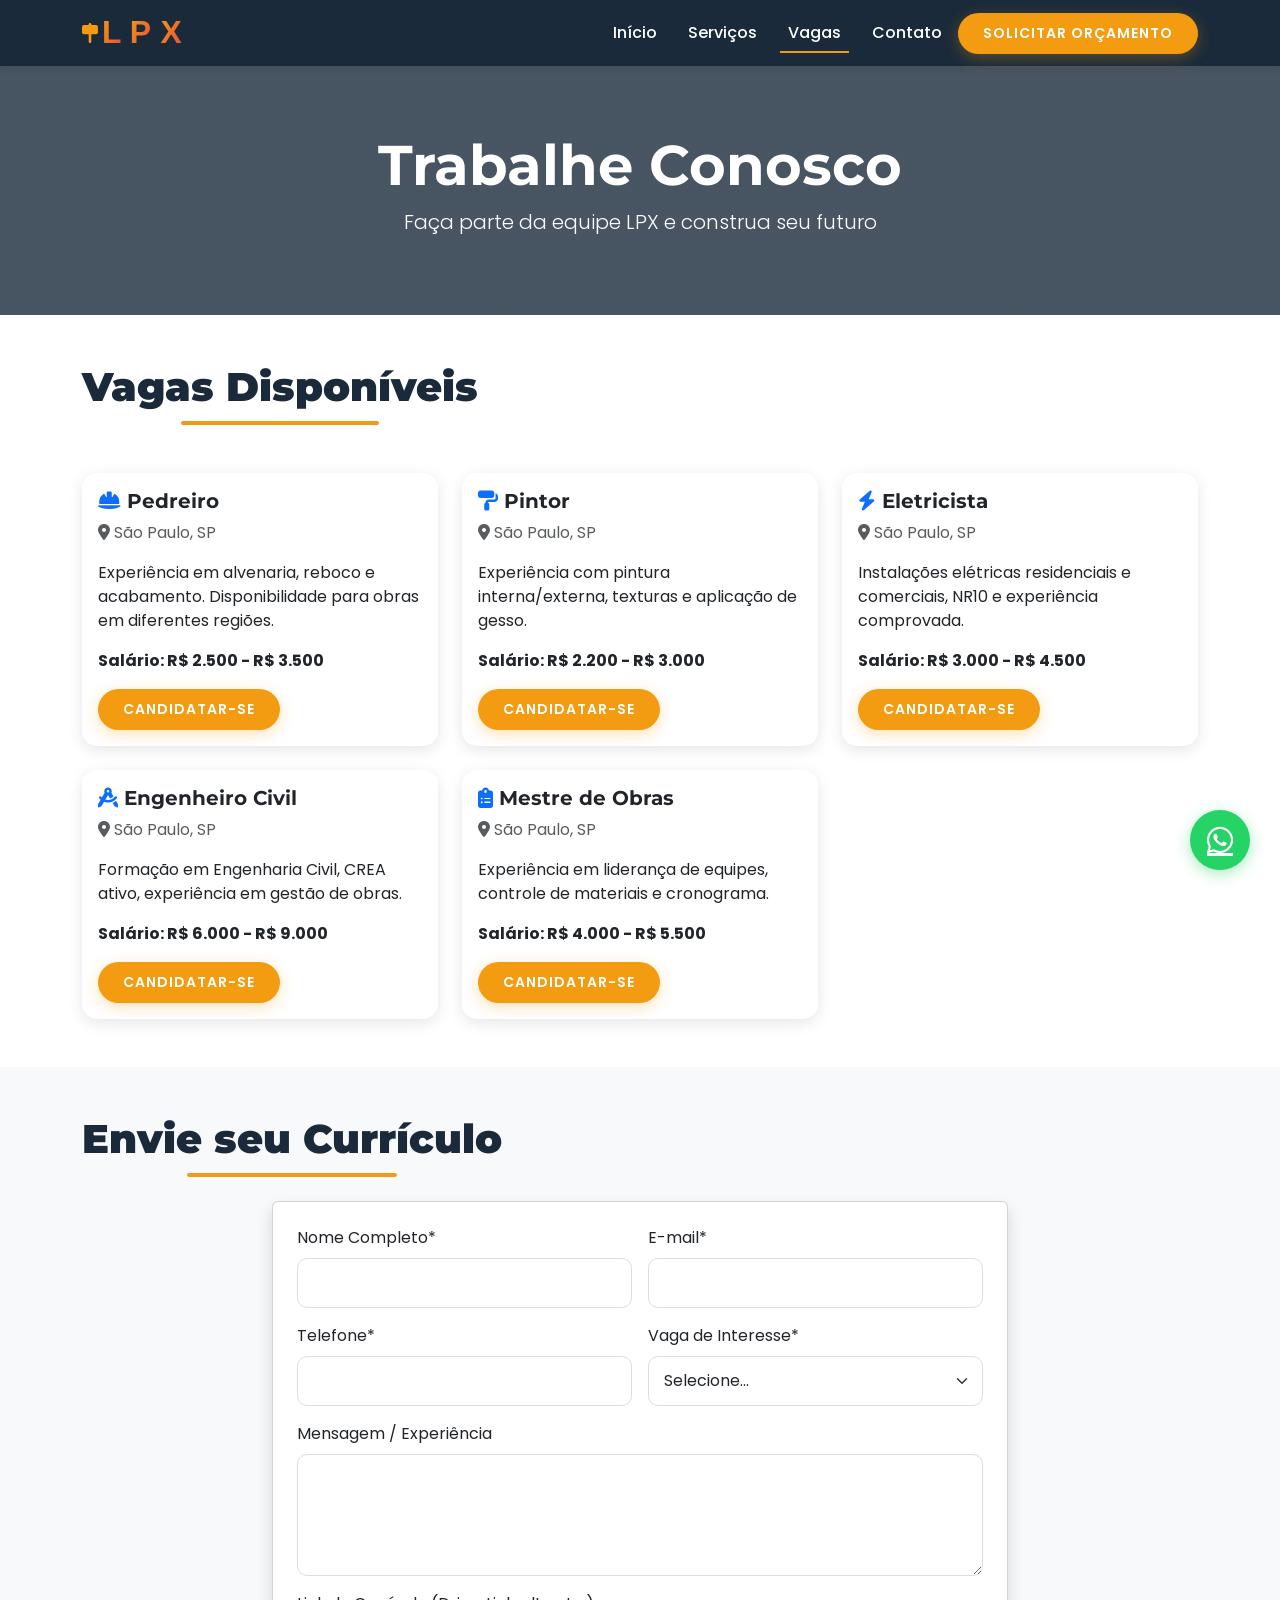
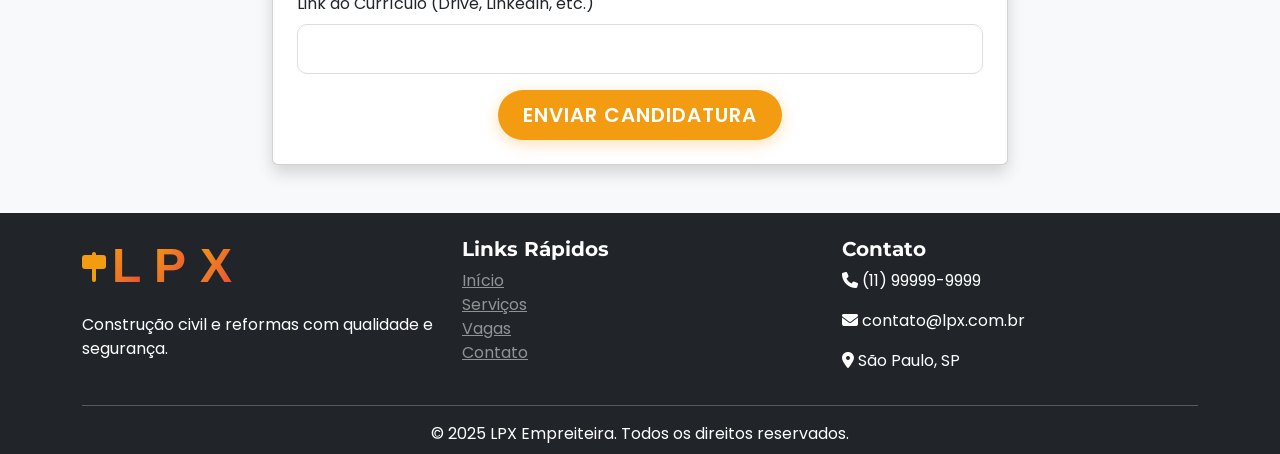
==== carreiras.html @ 0bb0ad88 "Add files via upload" ====
<!DOCTYPE html>
<html lang="pt-BR">
<head>
    <meta charset="UTF-8">
    <meta name="viewport" content="width=device-width, initial-scale=1.0">
    <title>Vagas – Trabalhe Conosco | LPX Empreiteira</title>
    
    <link href="https://cdn.jsdelivr.net/npm/bootstrap@5.3.0/dist/css/bootstrap.min.css" rel="stylesheet">
    <link rel="stylesheet" href="https://cdnjs.cloudflare.com/ajax/libs/animate.css/4.1.1/animate.min.css"/>
    <link rel="stylesheet" href="https://unpkg.com/aos@2.3.1/dist/aos.css"/>
    <link rel="stylesheet" href="https://cdnjs.cloudflare.com/ajax/libs/font-awesome/6.4.0/css/all.min.css"/>
    <link href="https://fonts.googleapis.com/css2?family=Poppins:wght@300;400;600;700;900&family=Montserrat:wght@400;700;900&display=swap" rel="stylesheet">
    <link rel="stylesheet" href="css/style.css">
</head>
<body>

    <!-- NAVBAR -->
    <nav class="navbar navbar-expand-lg navbar-dark fixed-top">
        <div class="container">
            <a class="navbar-brand d-flex align-items-center" href="index.html">
                <img src="assets/logo.svg" alt="LPX Logo" class="logo-img animate__animated animate__pulse animate__infinite">
            </a>
            <button class="navbar-toggler" type="button" data-bs-toggle="collapse" data-bs-target="#navbarNav">
                <span class="navbar-toggler-icon"></span>
            </button>
            <div class="collapse navbar-collapse" id="navbarNav">
                <ul class="navbar-nav ms-auto">
                    <li class="nav-item"><a class="nav-link" href="index.html">Início</a></li>
                    <li class="nav-item"><a class="nav-link" href="servicos.html">Serviços</a></li>
                    <li class="nav-item"><a class="nav-link active" href="carreiras.html">Vagas</a></li>
                    <li class="nav-item"><a class="nav-link" href="contato.html">Contato</a></li>
                    <li class="nav-item ms-2">
                        <a href="servicos.html#orcamento" class="btn btn-custom btn-sm">Solicitar Orçamento</a>
                    </li>
                </ul>
            </div>
        </div>
    </nav>

    <!-- HEADER DA PÁGINA -->
    <header class="page-header text-white text-center d-flex align-items-center">
        <div class="container">
            <h1 class="display-4 fw-bold animate__animated animate__fadeInDown">Trabalhe Conosco</h1>
            <p class="lead animate__animated animate__fadeInUp">Faça parte da equipe LPX e construa seu futuro</p>
        </div>
    </header>

    <!-- LISTA DE VAGAS -->
    <section class="py-5">
        <div class="container">
            <h2 class="section-title text-center mb-5" data-aos="fade-up">Vagas Disponíveis</h2>
            <div class="row g-4">
                <div class="col-md-6 col-lg-4" data-aos="fade-up" data-aos-delay="100">
                    <div class="card job-card h-100">
                        <div class="card-body">
                            <h5 class="card-title"><i class="fas fa-hard-hat text-primary"></i> Pedreiro</h5>
                            <p class="text-muted"><i class="fas fa-map-marker-alt"></i> São Paulo, SP</p>
                            <p class="card-text">Experiência em alvenaria, reboco e acabamento. Disponibilidade para obras em diferentes regiões.</p>
                            <p class="fw-bold">Salário: R$ 2.500 - R$ 3.500</p>
                            <button class="btn btn-custom btn-sm" onclick="preencherVaga('Pedreiro')">Candidatar-se</button>
                        </div>
                    </div>
                </div>
                <div class="col-md-6 col-lg-4" data-aos="fade-up" data-aos-delay="200">
                    <div class="card job-card h-100">
                        <div class="card-body">
                            <h5 class="card-title"><i class="fas fa-paint-roller text-primary"></i> Pintor</h5>
                            <p class="text-muted"><i class="fas fa-map-marker-alt"></i> São Paulo, SP</p>
                            <p class="card-text">Experiência com pintura interna/externa, texturas e aplicação de gesso.</p>
                            <p class="fw-bold">Salário: R$ 2.200 - R$ 3.000</p>
                            <button class="btn btn-custom btn-sm" onclick="preencherVaga('Pintor')">Candidatar-se</button>
                        </div>
                    </div>
                </div>
                <div class="col-md-6 col-lg-4" data-aos="fade-up" data-aos-delay="300">
                    <div class="card job-card h-100">
                        <div class="card-body">
                            <h5 class="card-title"><i class="fas fa-bolt text-primary"></i> Eletricista</h5>
                            <p class="text-muted"><i class="fas fa-map-marker-alt"></i> São Paulo, SP</p>
                            <p class="card-text">Instalações elétricas residenciais e comerciais, NR10 e experiência comprovada.</p>
                            <p class="fw-bold">Salário: R$ 3.000 - R$ 4.500</p>
                            <button class="btn btn-custom btn-sm" onclick="preencherVaga('Eletricista')">Candidatar-se</button>
                        </div>
                    </div>
                </div>
                <div class="col-md-6 col-lg-4" data-aos="fade-up" data-aos-delay="100">
                    <div class="card job-card h-100">
                        <div class="card-body">
                            <h5 class="card-title"><i class="fas fa-drafting-compass text-primary"></i> Engenheiro Civil</h5>
                            <p class="text-muted"><i class="fas fa-map-marker-alt"></i> São Paulo, SP</p>
                            <p class="card-text">Formação em Engenharia Civil, CREA ativo, experiência em gestão de obras.</p>
                            <p class="fw-bold">Salário: R$ 6.000 - R$ 9.000</p>
                            <button class="btn btn-custom btn-sm" onclick="preencherVaga('Engenheiro Civil')">Candidatar-se</button>
                        </div>
                    </div>
                </div>
                <div class="col-md-6 col-lg-4" data-aos="fade-up" data-aos-delay="200">
                    <div class="card job-card h-100">
                        <div class="card-body">
                            <h5 class="card-title"><i class="fas fa-clipboard-list text-primary"></i> Mestre de Obras</h5>
                            <p class="text-muted"><i class="fas fa-map-marker-alt"></i> São Paulo, SP</p>
                            <p class="card-text">Experiência em liderança de equipes, controle de materiais e cronograma.</p>
                            <p class="fw-bold">Salário: R$ 4.000 - R$ 5.500</p>
                            <button class="btn btn-custom btn-sm" onclick="preencherVaga('Mestre de Obras')">Candidatar-se</button>
                        </div>
                    </div>
                </div>
            </div>
        </div>
    </section>

    <!-- FORMULÁRIO DE CANDIDATURA -->
    <section id="candidatura" class="py-5 bg-light">
        <div class="container">
            <h2 class="section-title text-center mb-4" data-aos="fade-up">Envie seu Currículo</h2>
            <div class="row justify-content-center">
                <div class="col-lg-8" data-aos="fade-up">
                    <form id="formCandidatura" class="card p-4 shadow">
                        <div class="row g-3">
                            <div class="col-md-6">
                                <label class="form-label">Nome Completo*</label>
                                <input type="text" class="form-control" id="candNome" required>
                            </div>
                            <div class="col-md-6">
                                <label class="form-label">E-mail*</label>
                                <input type="email" class="form-control" id="candEmail" required>
                            </div>
                            <div class="col-md-6">
                                <label class="form-label">Telefone*</label>
                                <input type="tel" class="form-control" id="candTelefone" required>
                            </div>
                            <div class="col-md-6">
                                <label class="form-label">Vaga de Interesse*</label>
                                <select class="form-select" id="candVaga" required>
                                    <option value="">Selecione...</option>
                                    <option>Pedreiro</option>
                                    <option>Pintor</option>
                                    <option>Eletricista</option>
                                    <option>Engenheiro Civil</option>
                                    <option>Mestre de Obras</option>
                                    <option>Outra</option>
                                </select>
                            </div>
                            <div class="col-12">
                                <label class="form-label">Mensagem / Experiência</label>
                                <textarea class="form-control" id="candMensagem" rows="4"></textarea>
                            </div>
                            <div class="col-12">
                                <label class="form-label">Link do Currículo (Drive, LinkedIn, etc.)</label>
                                <input type="url" class="form-control" id="candCurriculo">
                            </div>
                            <div class="col-12 text-center">
                                <button type="submit" class="btn btn-custom btn-lg">Enviar Candidatura</button>
                            </div>
                        </div>
                    </form>
                </div>
            </div>
        </div>
    </section>

    <!-- FOOTER -->
    <footer class="bg-dark text-white pt-4 pb-2">
        <div class="container">
            <div class="row">
                <div class="col-md-4">
                    <img src="assets/logo.svg" alt="LPX" class="logo-footer mb-3">
                    <p>Construção civil e reformas com qualidade e segurança.</p>
                </div>
                <div class="col-md-4">
                    <h5>Links Rápidos</h5>
                    <ul class="list-unstyled">
                        <li><a href="index.html" class="text-white-50">Início</a></li>
                        <li><a href="servicos.html" class="text-white-50">Serviços</a></li>
                        <li><a href="carreiras.html" class="text-white-50">Vagas</a></li>
                        <li><a href="contato.html" class="text-white-50">Contato</a></li>
                    </ul>
                </div>
                <div class="col-md-4">
                    <h5>Contato</h5>
                    <p><i class="fas fa-phone"></i> (11) 99999-9999</p>
                    <p><i class="fas fa-envelope"></i> contato@lpx.com.br</p>
                    <p><i class="fas fa-map-marker-alt"></i> São Paulo, SP</p>
                </div>
            </div>
            <hr class="bg-light">
            <p class="text-center mb-0">© 2025 LPX Empreiteira. Todos os direitos reservados.</p>
        </div>
    </footer>

    <a href="https://wa.me/5511999999999?text=Olá! Gostaria de um orçamento." class="whatsapp-float" target="_blank">
        <i class="fab fa-whatsapp"></i>
    </a>

    <script src="https://cdn.jsdelivr.net/npm/bootstrap@5.3.0/dist/js/bootstrap.bundle.min.js"></script>
    <script src="https://unpkg.com/aos@2.3.1/dist/aos.js"></script>
    <script src="js/main.js"></script>
</body>
</html>
---- css/style.css ----
/* ===== VARIÁVEIS ===== */
:root {
    --primary: #1a2a3a;
    --secondary: #f39c12;
    --accent: #e74c3c;
    --light: #f8f9fa;
    --dark: #212529;
    --font-title: 'Montserrat', sans-serif;
    --font-body: 'Poppins', sans-serif;
}

/* ===== GERAL ===== */
body {
    font-family: var(--font-body);
    color: #333;
    padding-top: 70px;
    overflow-x: hidden;
}

h1, h2, h3, h4, h5, h6 {
    font-family: var(--font-title);
    font-weight: 700;
}

/* ===== NAVBAR ===== */
.navbar {
    background-color: var(--primary) !important;
    transition: all 0.3s ease;
    box-shadow: 0 2px 10px rgba(0,0,0,0.1);
}

.navbar-brand .logo-img {
    height: 40px;
    width: auto;
    transition: transform 0.3s ease;
}

.navbar-brand .logo-img:hover {
    transform: scale(1.1);
}

.navbar-nav .nav-link {
    color: #fff !important;
    font-weight: 500;
    margin-left: 15px;
    position: relative;
    transition: color 0.3s ease;
}

.navbar-nav .nav-link::after {
    content: '';
    position: absolute;
    bottom: 0;
    left: 0;
    width: 0;
    height: 2px;
    background-color: var(--secondary);
    transition: width 0.3s ease;
}

.navbar-nav .nav-link:hover::after,
.navbar-nav .nav-link.active::after {
    width: 100%;
}

.navbar-nav .nav-link:hover {
    color: var(--secondary) !important;
}

/* ===== BOTÕES CUSTOM ===== */
.btn-custom {
    background-color: var(--secondary);
    color: #fff;
    border: none;
    padding: 10px 25px;
    font-weight: 600;
    border-radius: 50px;
    transition: all 0.3s ease;
    text-transform: uppercase;
    letter-spacing: 1px;
    box-shadow: 0 4px 15px rgba(243, 156, 18, 0.3);
    position: relative;
    overflow: hidden;
}

.btn-custom:hover {
    background-color: var(--accent);
    color: #fff;
    transform: translateY(-3px);
    box-shadow: 0 8px 25px rgba(231, 76, 60, 0.4);
}

.btn-custom:active {
    transform: translateY(0);
    box-shadow: 0 2px 10px rgba(231, 76, 60, 0.4);
}

.btn-custom::before {
    content: '';
    position: absolute;
    top: 0;
    left: -100%;
    width: 100%;
    height: 100%;
    background: linear-gradient(120deg, transparent, rgba(255,255,255,0.3), transparent);
    transition: left 0.5s ease;
}

.btn-custom:hover::before {
    left: 100%;
}

.btn-outline-light {
    border-radius: 50px;
    padding: 10px 25px;
    font-weight: 600;
    text-transform: uppercase;
    letter-spacing: 1px;
    transition: all 0.3s ease;
}

.btn-outline-light:hover {
    background-color: #fff;
    color: var(--primary);
    transform: translateY(-3px);
    box-shadow: 0 8px 25px rgba(0,0,0,0.2);
}

/* ===== HERO ===== */
.hero {
    background: linear-gradient(rgba(26,42,58,0.7), rgba(26,42,58,0.7)), url('https://picsum.photos/1920/1080?random=8') center/cover no-repeat;
    min-height: 80vh;
    margin-top: -70px;
    padding-top: 70px;
    display: flex;
    align-items: center;
}

.text-highlight {
    color: var(--secondary);
    text-shadow: 0 0 10px rgba(243,156,18,0.5);
}

/* ===== SECTION TITLE ===== */
.section-title {
    font-size: 2.5rem;
    font-weight: 900;
    color: var(--primary);
    margin-bottom: 1rem;
    position: relative;
    display: inline-block;
}

.section-title::after {
    content: '';
    display: block;
    width: 50%;
    height: 4px;
    background: var(--secondary);
    margin: 10px auto 0;
    border-radius: 2px;
}

/* ===== CARDS ===== */
.service-card, .service-detail-card, .job-card, .testimonial-card, .contact-card {
    border: none;
    border-radius: 15px;
    transition: all 0.3s ease;
    box-shadow: 0 4px 15px rgba(0,0,0,0.1);
    overflow: hidden;
}

.service-card:hover, .service-detail-card:hover, .job-card:hover, .testimonial-card:hover, .contact-card:hover {
    transform: translateY(-10px);
    box-shadow: 0 15px 30px rgba(0,0,0,0.2);
}

.service-card i, .service-detail-card i, .job-card i {
    transition: transform 0.3s ease;
}

.service-card:hover i, .service-detail-card:hover i, .job-card:hover i {
    transform: scale(1.2) rotate(5deg);
}

/* ===== PAGE HEADER ===== */
.page-header {
    background: linear-gradient(rgba(26,42,58,0.8), rgba(26,42,58,0.8)), url('https://picsum.photos/1920/400?random=9') center/cover no-repeat;
    min-height: 35vh;
    margin-top: -70px;
    padding-top: 70px;
    display: flex;
    align-items: center;
}

/* ===== FORMULÁRIOS ===== */
.form-control, .form-select {
    border-radius: 10px;
    padding: 12px 15px;
    border: 1px solid #ddd;
    transition: all 0.3s ease;
}

.form-control:focus, .form-select:focus {
    border-color: var(--secondary);
    box-shadow: 0 0 0 0.25rem rgba(243,156,18,0.25);
}

/* ===== WHATSAPP FLOAT ===== */
.whatsapp-float {
    position: fixed;
    bottom: 30px;
    right: 30px;
    width: 60px;
    height: 60px;
    background-color: #25d366;
    color: #fff;
    border-radius: 50%;
    display: flex;
    align-items: center;
    justify-content: center;
    font-size: 30px;
    box-shadow: 0 4px 15px rgba(37,211,102,0.4);
    transition: all 0.3s ease;
    z-index: 1000;
    animation: pulse 2s infinite;
}

.whatsapp-float:hover {
    transform: scale(1.1);
    color: #fff;
    box-shadow: 0 8px 25px rgba(37,211,102,0.6);
}

@keyframes pulse {
    0% { box-shadow: 0 0 0 0 rgba(37,211,102,0.6); }
    70% { box-shadow: 0 0 0 15px rgba(37,211,102,0); }
    100% { box-shadow: 0 0 0 0 rgba(37,211,102,0); }
}

/* ===== ANIMAÇÕES ===== */
.logo-img {
    animation: float 3s ease-in-out infinite;
}

@keyframes float {
    0%, 100% { transform: translateY(0); }
    50% { transform: translateY(-5px); }
}

/* ===== TABELAS ADMIN ===== */
.table th {
    background-color: var(--primary);
    color: #fff;
}

.table-striped tbody tr:nth-of-type(odd) {
    background-color: rgba(0,0,0,0.02);
}

/* ===== RESPONSIVIDADE ===== */
@media (max-width: 768px) {
    .section-title {
        font-size: 2rem;
    }
    .hero h1 {
        font-size: 2.5rem;
    }
    .navbar-nav .nav-link {
        margin-left: 0;
        padding: 10px 0;
    }
}
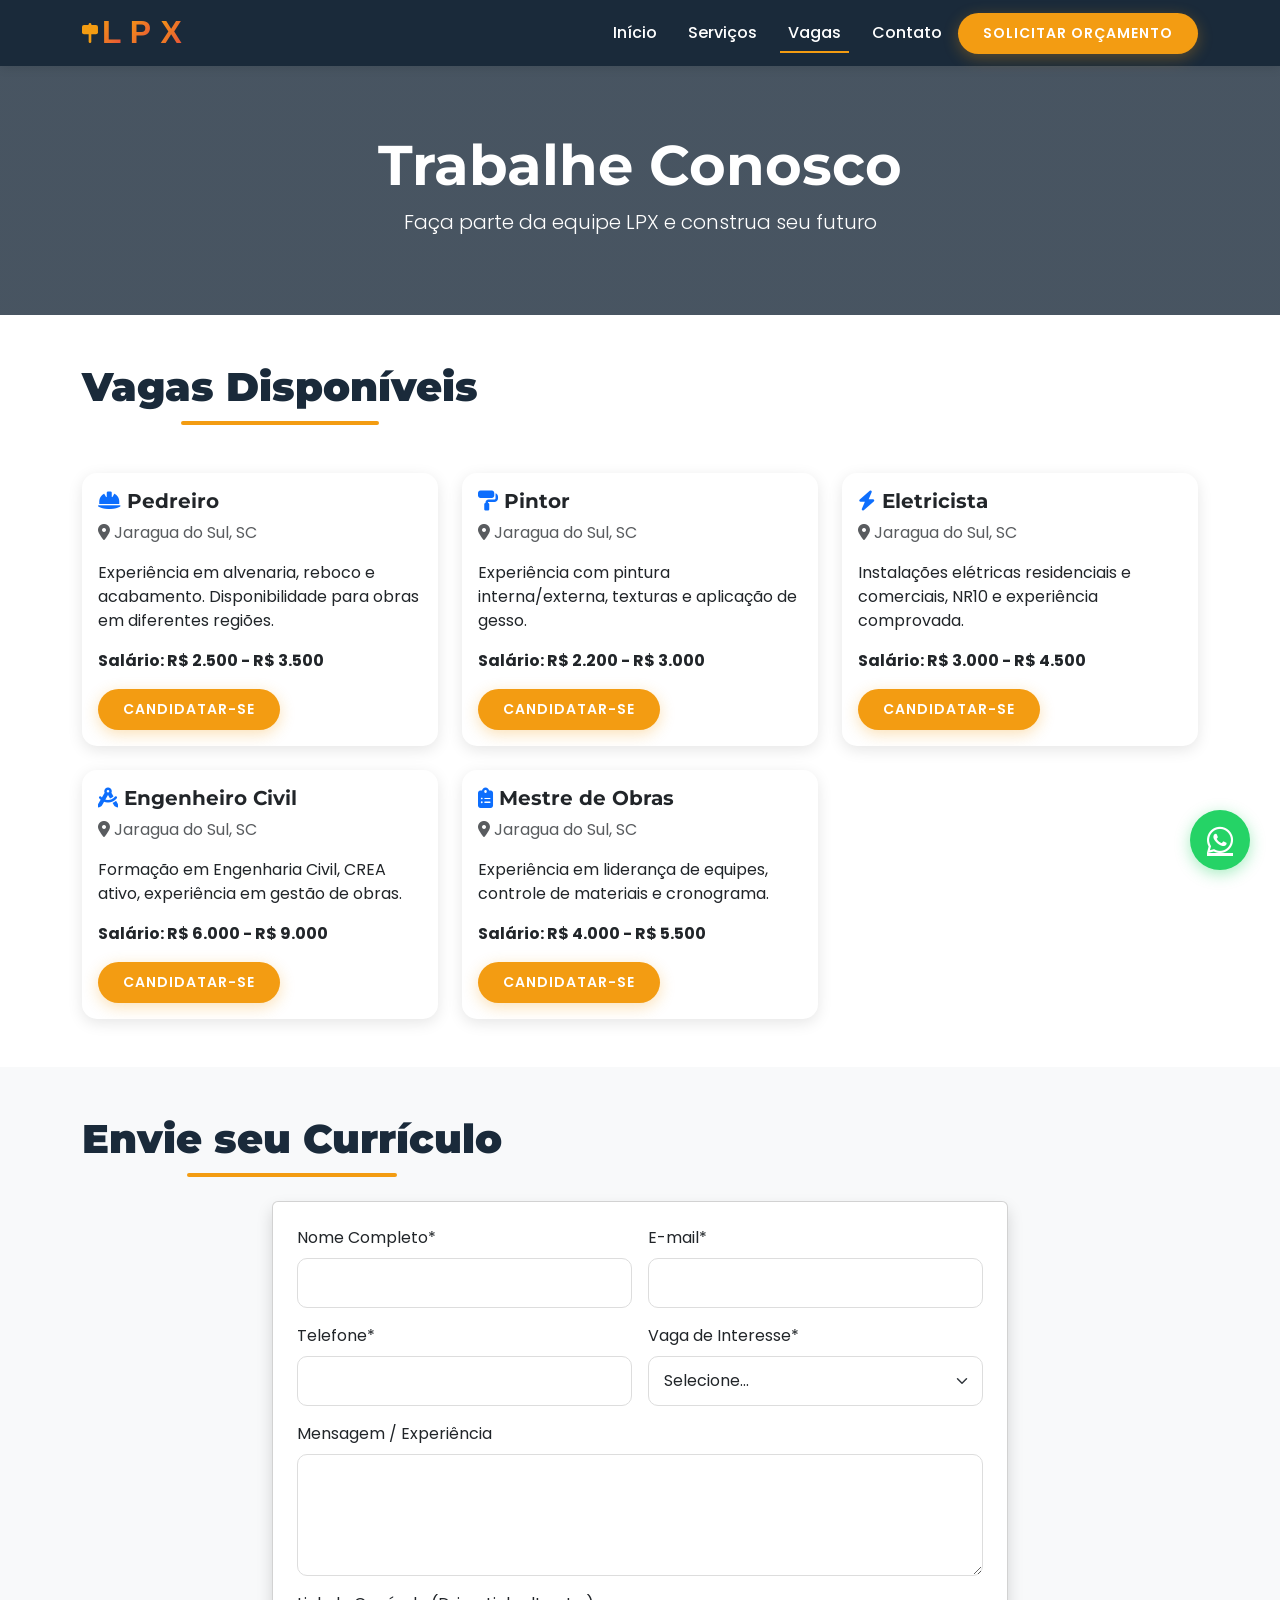
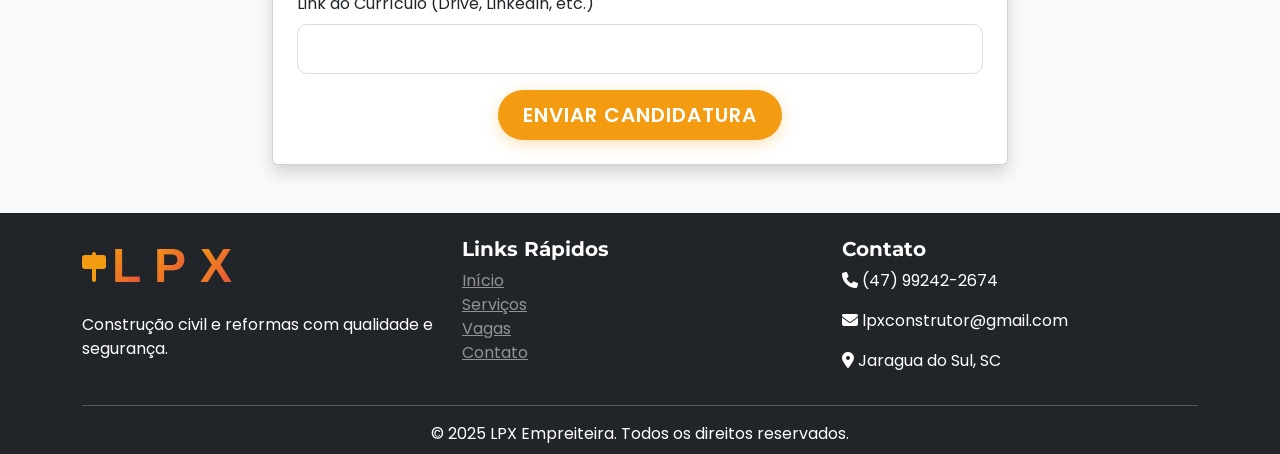
==== commit fece04b0: "Update job locations and contact information" ====
--- a/carreiras.html
+++ b/carreiras.html
@@ -54,7 +54,7 @@
                     <div class="card job-card h-100">
                         <div class="card-body">
                             <h5 class="card-title"><i class="fas fa-hard-hat text-primary"></i> Pedreiro</h5>
-                            <p class="text-muted"><i class="fas fa-map-marker-alt"></i> São Paulo, SP</p>
+                            <p class="text-muted"><i class="fas fa-map-marker-alt"></i> Jaragua do Sul, SC</p>
                             <p class="card-text">Experiência em alvenaria, reboco e acabamento. Disponibilidade para obras em diferentes regiões.</p>
                             <p class="fw-bold">Salário: R$ 2.500 - R$ 3.500</p>
                             <button class="btn btn-custom btn-sm" onclick="preencherVaga('Pedreiro')">Candidatar-se</button>
@@ -65,7 +65,7 @@
                     <div class="card job-card h-100">
                         <div class="card-body">
                             <h5 class="card-title"><i class="fas fa-paint-roller text-primary"></i> Pintor</h5>
-                            <p class="text-muted"><i class="fas fa-map-marker-alt"></i> São Paulo, SP</p>
+                            <p class="text-muted"><i class="fas fa-map-marker-alt"></i> Jaragua do Sul, SC</p>
                             <p class="card-text">Experiência com pintura interna/externa, texturas e aplicação de gesso.</p>
                             <p class="fw-bold">Salário: R$ 2.200 - R$ 3.000</p>
                             <button class="btn btn-custom btn-sm" onclick="preencherVaga('Pintor')">Candidatar-se</button>
@@ -76,7 +76,7 @@
                     <div class="card job-card h-100">
                         <div class="card-body">
                             <h5 class="card-title"><i class="fas fa-bolt text-primary"></i> Eletricista</h5>
-                            <p class="text-muted"><i class="fas fa-map-marker-alt"></i> São Paulo, SP</p>
+                            <p class="text-muted"><i class="fas fa-map-marker-alt"></i> Jaragua do Sul, SC</p>
                             <p class="card-text">Instalações elétricas residenciais e comerciais, NR10 e experiência comprovada.</p>
                             <p class="fw-bold">Salário: R$ 3.000 - R$ 4.500</p>
                             <button class="btn btn-custom btn-sm" onclick="preencherVaga('Eletricista')">Candidatar-se</button>
@@ -87,7 +87,7 @@
                     <div class="card job-card h-100">
                         <div class="card-body">
                             <h5 class="card-title"><i class="fas fa-drafting-compass text-primary"></i> Engenheiro Civil</h5>
-                            <p class="text-muted"><i class="fas fa-map-marker-alt"></i> São Paulo, SP</p>
+                            <p class="text-muted"><i class="fas fa-map-marker-alt"></i> Jaragua do Sul, SC</p>
                             <p class="card-text">Formação em Engenharia Civil, CREA ativo, experiência em gestão de obras.</p>
                             <p class="fw-bold">Salário: R$ 6.000 - R$ 9.000</p>
                             <button class="btn btn-custom btn-sm" onclick="preencherVaga('Engenheiro Civil')">Candidatar-se</button>
@@ -98,7 +98,7 @@
                     <div class="card job-card h-100">
                         <div class="card-body">
                             <h5 class="card-title"><i class="fas fa-clipboard-list text-primary"></i> Mestre de Obras</h5>
-                            <p class="text-muted"><i class="fas fa-map-marker-alt"></i> São Paulo, SP</p>
+                            <p class="text-muted"><i class="fas fa-map-marker-alt"></i> Jaragua do Sul, SC</p>
                             <p class="card-text">Experiência em liderança de equipes, controle de materiais e cronograma.</p>
                             <p class="fw-bold">Salário: R$ 4.000 - R$ 5.500</p>
                             <button class="btn btn-custom btn-sm" onclick="preencherVaga('Mestre de Obras')">Candidatar-se</button>
@@ -178,9 +178,9 @@
                 </div>
                 <div class="col-md-4">
                     <h5>Contato</h5>
-                    <p><i class="fas fa-phone"></i> (11) 99999-9999</p>
-                    <p><i class="fas fa-envelope"></i> contato@lpx.com.br</p>
-                    <p><i class="fas fa-map-marker-alt"></i> São Paulo, SP</p>
+                    <p><i class="fas fa-phone"></i> (47) 99242-2674</p>
+                    <p><i class="fas fa-envelope"></i> lpxconstrutor@gmail.com</p>
+                    <p><i class="fas fa-map-marker-alt"></i> Jaragua do Sul, SC</p>
                 </div>
             </div>
             <hr class="bg-light">
@@ -196,4 +196,4 @@
     <script src="https://unpkg.com/aos@2.3.1/dist/aos.js"></script>
     <script src="js/main.js"></script>
 </body>
-</html>+</html>
